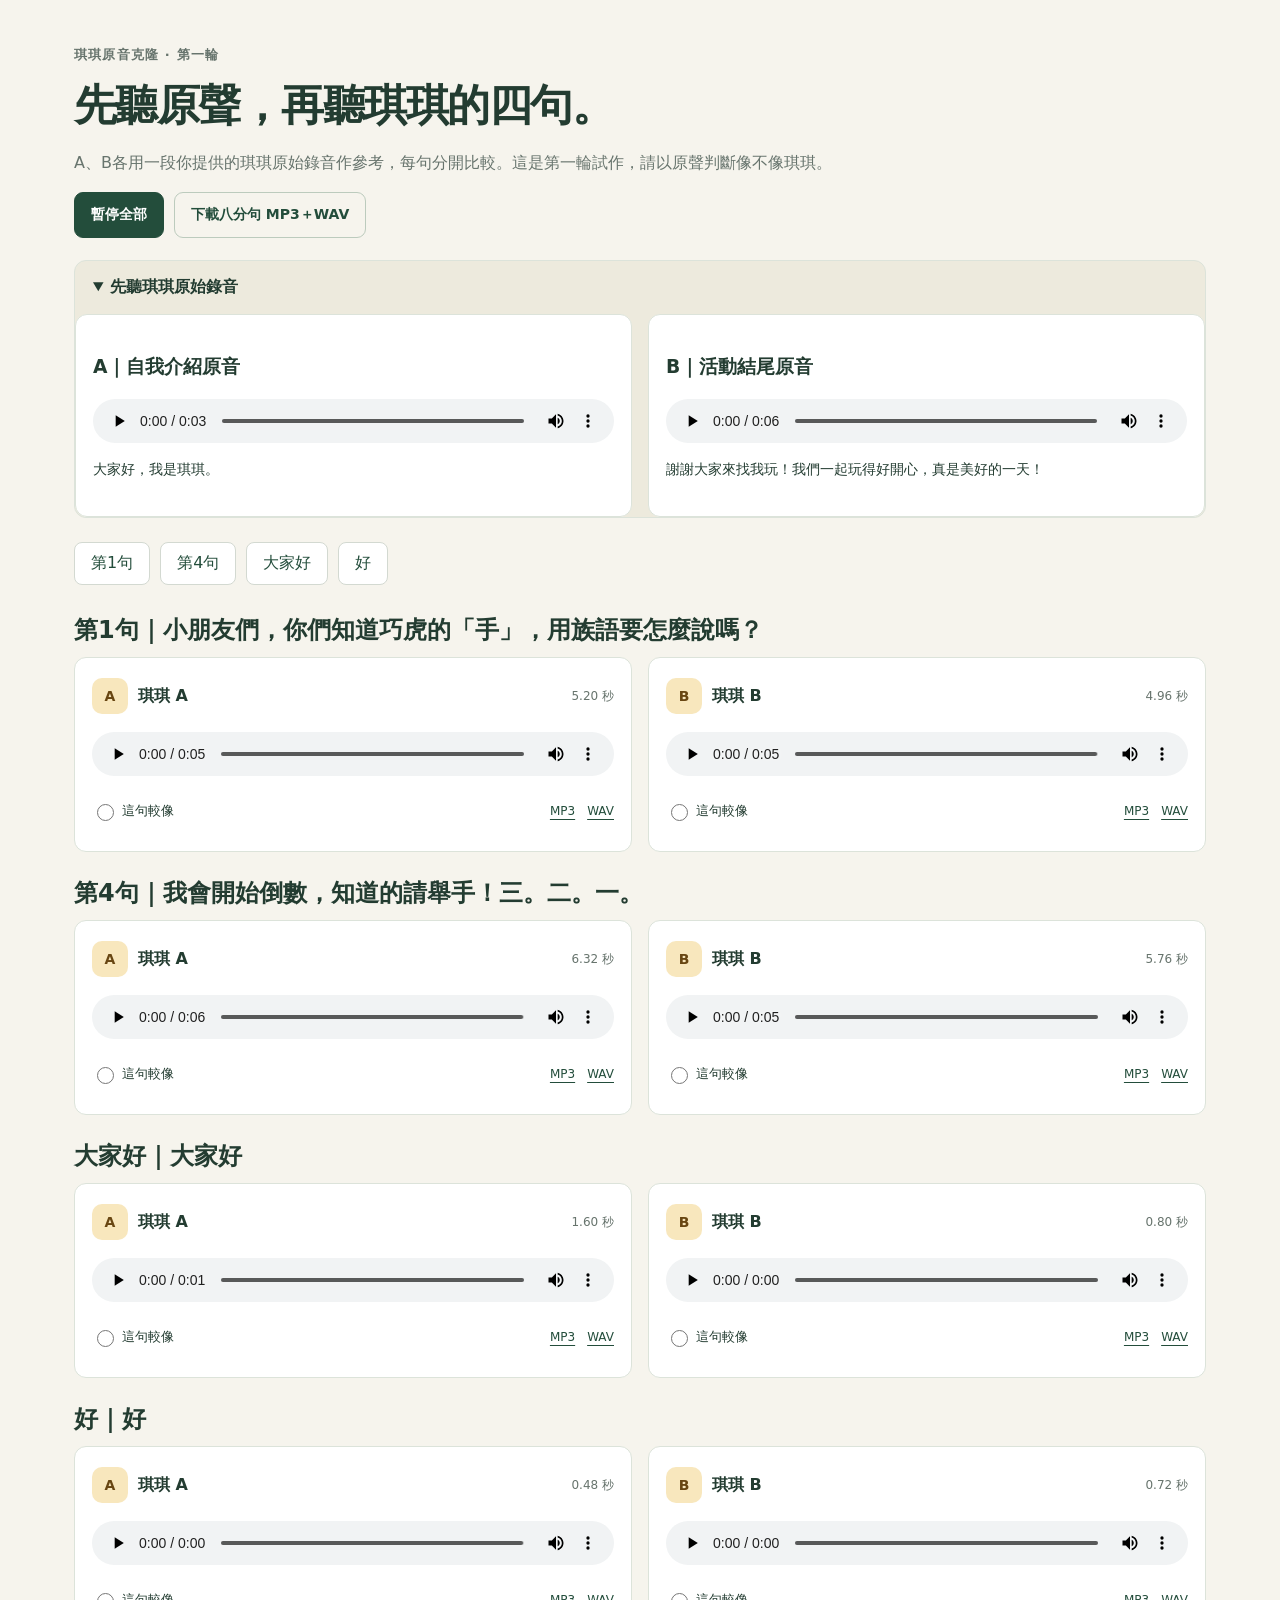
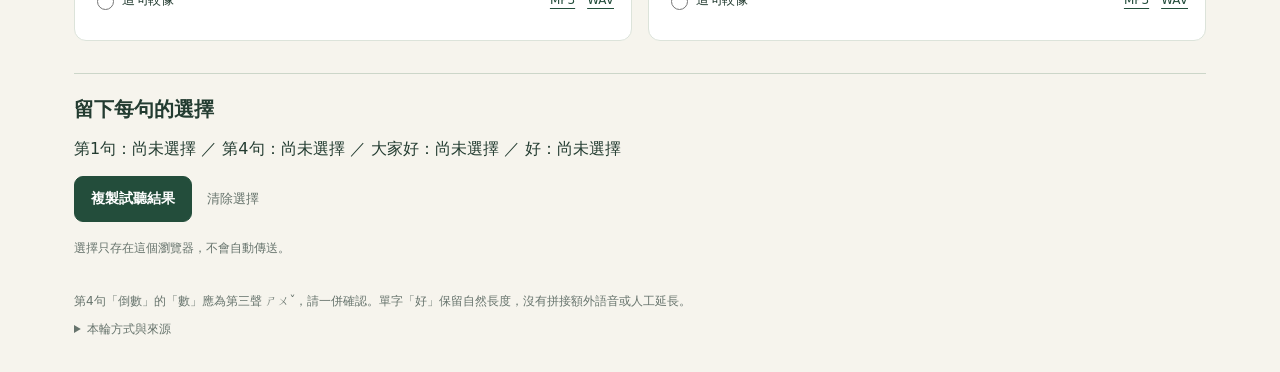
==== docs/qiqi-first/index.html @ a1057568 "Publish approved Qiqi four-line voice comparison" ====
<!doctype html><html lang="zh-Hant"><head><meta charset="utf-8"><meta name="viewport" content="width=device-width,initial-scale=1"><meta name="robots" content="noindex,nofollow"><meta name="theme-color" content="#234d3b"><title>琪琪第一輪｜四句分開試聽</title><link rel="stylesheet" href="styles.css"><style>.jump{display:flex;gap:10px;flex-wrap:wrap;margin:24px 0}.jump a{padding:10px 16px;border:1px solid #d3d9d1;border-radius:8px;color:#234d3b;text-decoration:none;background:#fff}section{scroll-margin-top:18px}.reference-grid{display:grid;grid-template-columns:repeat(auto-fit,minmax(260px,1fr));gap:16px}.candidate-grid{grid-template-columns:repeat(auto-fit,minmax(280px,1fr))}.reference-grid p{font-size:14px;line-height:1.8}#copy-fallback{width:100%}</style></head><body><main><header class="hero"><div class="eyebrow">琪琪原音克隆 · 第一輪</div><h1>先聽原聲，再聽琪琪的四句。</h1><p class="intro">A、B各用一段你提供的琪琪原始錄音作參考，每句分開比較。這是第一輪試作，請以原聲判斷像不像琪琪。</p><div class="toolbar"><button class="button" id="pause-all" type="button">暫停全部</button><a class="button secondary" href="download/qiqi-first-four-lines.zip" download="琪琪_第一輪_八分句.zip">下載八分句 MP3＋WAV</a></div></header><details class="reference" open><summary><b>先聽琪琪原始錄音</b></summary><div class="reference-grid"><article class="candidate"><h3>A｜自我介紹原音</h3><audio controls preload="metadata" src="references/A.wav" aria-label="琪琪參考A原音"></audio><p>大家好，我是琪琪。</p></article><article class="candidate"><h3>B｜活動結尾原音</h3><audio controls preload="metadata" src="references/B.wav" aria-label="琪琪參考B原音"></audio><p>謝謝大家來找我玩！我們一起玩得好開心，真是美好的一天！</p></article></div></details><nav class="jump" aria-label="跳至比較句子"><a href="#line-01">第1句</a><a href="#line-04">第4句</a><a href="#line-hello">大家好</a><a href="#line-ok">好</a></nav><section id="line-01"><h2 class="sentence">第1句｜小朋友們，你們知道巧虎的「手」，用族語要怎麼說嗎？</h2><div class="candidate-grid"><article class="candidate"><div class="card-heading"><h3><span class="number">A</span>琪琪 A</h3><span class="duration">5.20 秒</span></div><audio controls preload="metadata" src="audio/A-01.mp3" aria-label="第1句琪琪A"></audio><div class="card-actions"><label class="pick"><input type="radio" name="best-01" value="A" aria-label="第1句選琪琪A">這句較像</label><div class="downloads"><a href="audio/A-01.mp3" download="琪琪_A_01.mp3">MP3</a><a href="wav/A-01.wav" download="琪琪_A_01.wav">WAV</a></div></div></article><article class="candidate"><div class="card-heading"><h3><span class="number">B</span>琪琪 B</h3><span class="duration">4.96 秒</span></div><audio controls preload="metadata" src="audio/B-01.mp3" aria-label="第1句琪琪B"></audio><div class="card-actions"><label class="pick"><input type="radio" name="best-01" value="B" aria-label="第1句選琪琪B">這句較像</label><div class="downloads"><a href="audio/B-01.mp3" download="琪琪_B_01.mp3">MP3</a><a href="wav/B-01.wav" download="琪琪_B_01.wav">WAV</a></div></div></article></div></section><section id="line-04"><h2 class="sentence">第4句｜我會開始倒數，知道的請舉手！三。二。一。</h2><div class="candidate-grid"><article class="candidate"><div class="card-heading"><h3><span class="number">A</span>琪琪 A</h3><span class="duration">6.32 秒</span></div><audio controls preload="metadata" src="audio/A-04.mp3" aria-label="第4句琪琪A"></audio><div class="card-actions"><label class="pick"><input type="radio" name="best-04" value="A" aria-label="第4句選琪琪A">這句較像</label><div class="downloads"><a href="audio/A-04.mp3" download="琪琪_A_04.mp3">MP3</a><a href="wav/A-04.wav" download="琪琪_A_04.wav">WAV</a></div></div></article><article class="candidate"><div class="card-heading"><h3><span class="number">B</span>琪琪 B</h3><span class="duration">5.76 秒</span></div><audio controls preload="metadata" src="audio/B-04.mp3" aria-label="第4句琪琪B"></audio><div class="card-actions"><label class="pick"><input type="radio" name="best-04" value="B" aria-label="第4句選琪琪B">這句較像</label><div class="downloads"><a href="audio/B-04.mp3" download="琪琪_B_04.mp3">MP3</a><a href="wav/B-04.wav" download="琪琪_B_04.wav">WAV</a></div></div></article></div></section><section id="line-hello"><h2 class="sentence">大家好｜大家好</h2><div class="candidate-grid"><article class="candidate"><div class="card-heading"><h3><span class="number">A</span>琪琪 A</h3><span class="duration">1.60 秒</span></div><audio controls preload="metadata" src="audio/A-hello.mp3" aria-label="大家好琪琪A"></audio><div class="card-actions"><label class="pick"><input type="radio" name="best-hello" value="A" aria-label="大家好選琪琪A">這句較像</label><div class="downloads"><a href="audio/A-hello.mp3" download="琪琪_A_hello.mp3">MP3</a><a href="wav/A-hello.wav" download="琪琪_A_hello.wav">WAV</a></div></div></article><article class="candidate"><div class="card-heading"><h3><span class="number">B</span>琪琪 B</h3><span class="duration">0.80 秒</span></div><audio controls preload="metadata" src="audio/B-hello.mp3" aria-label="大家好琪琪B"></audio><div class="card-actions"><label class="pick"><input type="radio" name="best-hello" value="B" aria-label="大家好選琪琪B">這句較像</label><div class="downloads"><a href="audio/B-hello.mp3" download="琪琪_B_hello.mp3">MP3</a><a href="wav/B-hello.wav" download="琪琪_B_hello.wav">WAV</a></div></div></article></div></section><section id="line-ok"><h2 class="sentence">好｜好</h2><div class="candidate-grid"><article class="candidate"><div class="card-heading"><h3><span class="number">A</span>琪琪 A</h3><span class="duration">0.48 秒</span></div><audio controls preload="metadata" src="audio/A-ok.mp3" aria-label="好琪琪A"></audio><div class="card-actions"><label class="pick"><input type="radio" name="best-ok" value="A" aria-label="好選琪琪A">這句較像</label><div class="downloads"><a href="audio/A-ok.mp3" download="琪琪_A_ok.mp3">MP3</a><a href="wav/A-ok.wav" download="琪琪_A_ok.wav">WAV</a></div></div></article><article class="candidate"><div class="card-heading"><h3><span class="number">B</span>琪琪 B</h3><span class="duration">0.72 秒</span></div><audio controls preload="metadata" src="audio/B-ok.mp3" aria-label="好琪琪B"></audio><div class="card-actions"><label class="pick"><input type="radio" name="best-ok" value="B" aria-label="好選琪琪B">這句較像</label><div class="downloads"><a href="audio/B-ok.mp3" download="琪琪_B_ok.mp3">MP3</a><a href="wav/B-ok.wav" download="琪琪_B_ok.wav">WAV</a></div></div></article></div></section><section class="results"><h2>留下每句的選擇</h2><p id="choices-status" role="status" aria-live="polite"></p><div class="result-buttons"><button id="copy-results" type="button" class="button">複製試聽結果</button><button id="clear-choices" type="button" class="text-button">清除選擇</button></div><p id="result-status" role="status"></p><textarea id="copy-fallback" rows="6" aria-label="可複製的試聽結果" hidden readonly></textarea><small>選擇只存在這個瀏覽器，不會自動傳送。</small></section><footer><p>第4句「倒數」的「數」應為第三聲 ㄕㄨˇ，請一併確認。單字「好」保留自然長度，沒有拼接額外語音或人工延長。</p><details><summary>本輪方式與來源</summary><p>原始Qwen Base搭配完整原音及逐字稿克隆，沒有訓練琪琪新權重、變更音高或共振峰。參考為既有琪琪原始錄音，未宣稱是已確認的動畫擷取；原音與試作可直接比較。尚未通過角色相似度及讀音驗收。</p></details></footer></main><script src="app.js" defer></script></body></html>
---- docs/qiqi-first/styles.css ----
:root{color-scheme:light;--paper:#f6f4ed;--white:#fff;--ink:#233c31;--muted:#67746d;--green:#234d3b;--line:#dce3da;--amber:#f2bb50}*{box-sizing:border-box}html{scroll-behavior:smooth}body{margin:0;background:var(--paper);color:var(--ink);font-family:system-ui,-apple-system,"Microsoft JhengHei",sans-serif}main{max-width:1180px;margin:auto;padding:32px 24px 20px}button,a,input,summary{touch-action:manipulation}button,a,textarea,input,summary{outline-offset:4px}button,a,summary{ -webkit-tap-highlight-color:transparent}.hero{padding:14px 0 22px}.eyebrow{font-size:13px;letter-spacing:.09em;color:var(--muted);font-weight:700}h1{font-size:clamp(27px,4.4vw,43px);letter-spacing:-.035em;line-height:1.3;margin:14px 0}.intro{font-size:16px;color:var(--muted);line-height:1.85;margin:0 0 15px}.toolbar,.result-buttons{display:flex;gap:10px;flex-wrap:wrap;align-items:center}.button{font:inherit;font-size:14px;font-weight:650;border:1px solid var(--green);border-radius:9px;background:var(--green);color:white;text-decoration:none;padding:12px 16px;min-height:46px;display:inline-flex;align-items:center;justify-content:center;gap:8px;cursor:pointer}.button.secondary{background:transparent;color:var(--green);border-color:#bccbbd}.button small{font-size:11px;opacity:.75}.button:hover{filter:brightness(.95)}.reference{border:1px solid var(--line);border-radius:12px;background:#edeadd;margin-bottom:24px;overflow:hidden}.reference>summary{padding:16px 18px;cursor:pointer}.reference>summary span{display:inline-flex;align-items:baseline;gap:14px;flex-wrap:wrap}.reference small{color:var(--muted);font-size:12px}.reference-content{display:grid;grid-template-columns:minmax(0,1fr) minmax(200px,.7fr);gap:22px;padding:0 18px 18px;align-items:center}.reference-content video{width:100%;max-height:290px;border-radius:8px;background:#17251e;aspect-ratio:16/9}.reference-content p{line-height:1.9;font-size:15px;margin:0}.tabs{display:flex;gap:8px;position:sticky;top:0;padding:12px 0;background:var(--paper);z-index:4}.tabs button{font:inherit;font-weight:750;flex:1;min-height:58px;border:1px solid var(--line);border-radius:10px;color:var(--muted);background:var(--white);cursor:pointer}.tabs span{display:block;font-weight:450;font-size:12px;margin-top:3px}.tabs [aria-selected=true]{background:var(--green);color:white;border-color:var(--green);box-shadow:0 3px 0 var(--amber)}.choices-status{font-size:13px;color:var(--muted);padding:7px 0 3px;min-height:25px}.sentence{font-size:clamp(19px,2.3vw,24px);font-weight:650;line-height:1.75;margin:20px 0 6px}.tip{color:var(--muted);font-size:13px;line-height:1.8;margin:0 0 18px}.candidate-grid{display:grid;grid-template-columns:repeat(auto-fit,minmax(285px,1fr));gap:16px}.candidate{padding:20px 17px;background:var(--white);border:1px solid var(--line);border-radius:12px;min-width:0}.candidate.chosen{border:2px solid var(--green);padding:19px 16px;box-shadow:0 0 0 3px #234d3b08}.card-heading{display:flex;justify-content:space-between;align-items:center;gap:8px;margin-bottom:18px}.card-heading h3{font-size:16px;margin:0;display:flex;align-items:center;gap:10px}.number{display:inline-flex;align-items:center;justify-content:center;width:36px;height:36px;border-radius:10px;background:#f8e7bd;color:#684612;font-size:14px}.duration{font-size:12px;color:var(--muted);white-space:nowrap}audio{width:100%;height:44px;display:block}.card-actions{display:flex;align-items:center;justify-content:space-between;gap:10px;margin-top:15px;min-height:40px}.pick{font-size:13px;display:flex;align-items:center;gap:5px;cursor:pointer;padding:8px 0}.pick input{accent-color:var(--green);width:17px;height:17px}.downloads{display:flex;gap:12px;font-size:12px}.downloads a{color:var(--green);padding:9px 0;text-underline-offset:4px}.source{border-top:1px solid #e9ede7;margin-top:10px;padding-top:10px;font-size:12px;color:var(--muted)}.source summary{cursor:pointer;padding:4px 0}.source p{color:var(--ink);line-height:1.7}.source small{display:block;line-height:1.8;margin:7px 0}.results{border-top:1px solid #ccd6c9;margin-top:32px;padding-top:22px}.results h2{font-size:20px;margin:0 0 16px}.results label{display:block;font-size:14px;line-height:1.8}.results label span{color:var(--muted);font-size:12px}textarea{font:inherit;display:block;width:100%;border:1px solid #c8d2c5;border-radius:9px;background:white;padding:12px;line-height:1.7;font-size:14px;resize:vertical;margin:8px 0 14px;min-height:96px}.text-button{font:inherit;font-size:13px;border:0;background:transparent;color:var(--muted);padding:12px 5px;cursor:pointer}.result-status{font-size:13px;min-height:21px;color:var(--green)}.results>small{display:block;line-height:1.8;color:var(--muted);font-size:12px}footer{padding:25px 0 12px;color:var(--muted);font-size:12px;line-height:1.9}footer p{margin:5px 0}[hidden]{display:none!important}@media(max-width:620px){main{padding:20px 16px 12px}.hero{padding-top:8px;padding-bottom:18px}.reference-content{grid-template-columns:1fr;gap:12px;padding:0 13px 14px}.reference-content p{font-size:13px}.reference>summary{padding:14px}.reference>summary span{gap:7px}.candidate-grid{grid-template-columns:1fr}.candidate{padding:19px 16px}.candidate.chosen{padding:18px 15px}.toolbar .button{padding:11px 12px;font-size:13px}.button small{display:none}.tabs{gap:8px}.sentence{font-size:20px}.result-buttons{gap:8px}.result-buttons .button{font-size:13px;padding:11px 13px}}@media(prefers-reduced-motion:reduce){html{scroll-behavior:auto}}
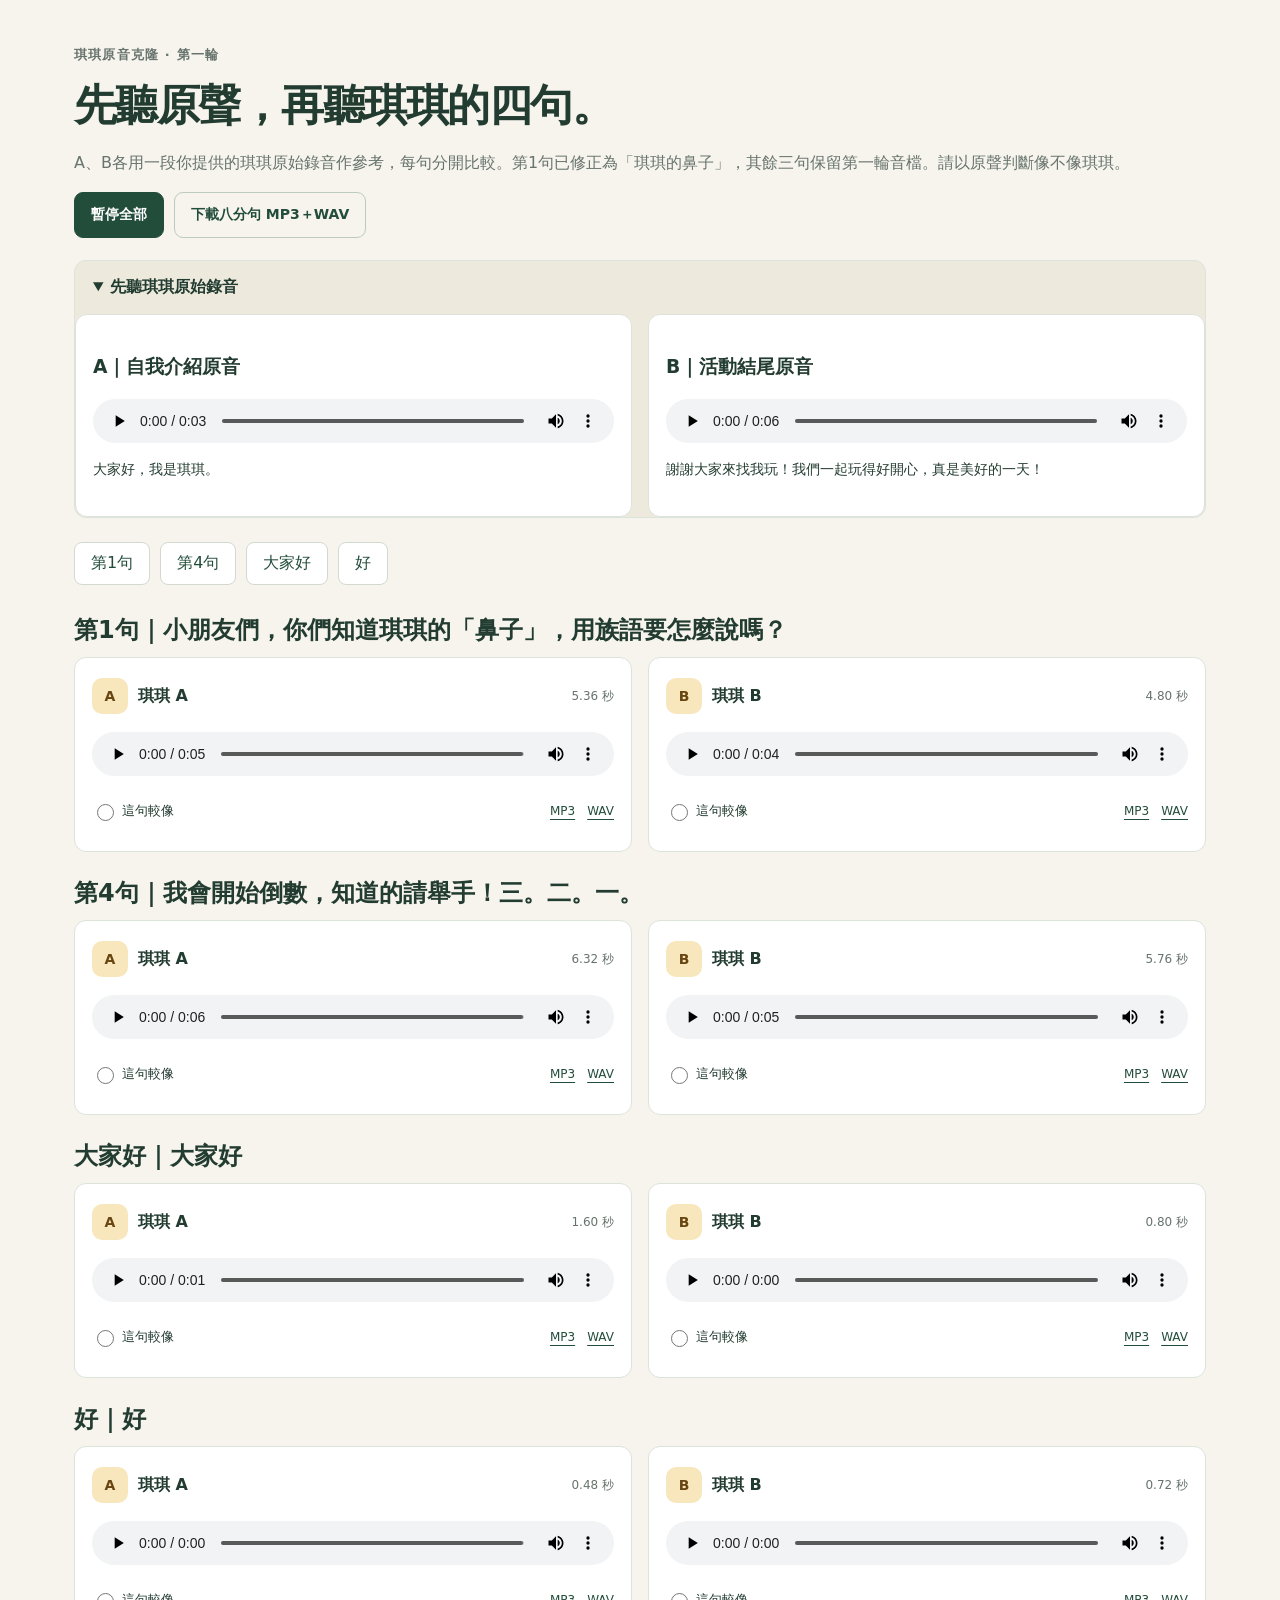
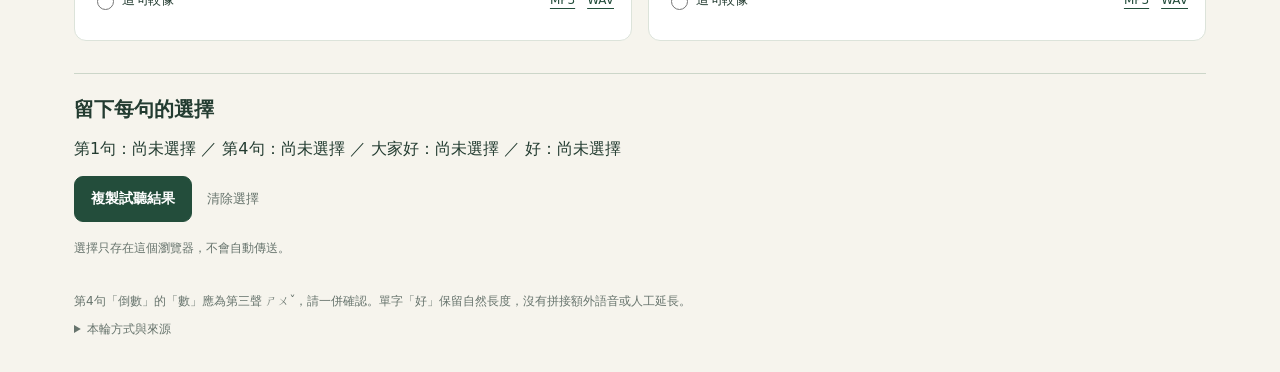
==== commit 3df7b463: "Correct Qiqi first line to the nose question" ====
--- a/docs/qiqi-first/index.html
+++ b/docs/qiqi-first/index.html
@@ -1 +1 @@
-<!doctype html><html lang="zh-Hant"><head><meta charset="utf-8"><meta name="viewport" content="width=device-width,initial-scale=1"><meta name="robots" content="noindex,nofollow"><meta name="theme-color" content="#234d3b"><title>琪琪第一輪｜四句分開試聽</title><link rel="stylesheet" href="styles.css"><style>.jump{display:flex;gap:10px;flex-wrap:wrap;margin:24px 0}.jump a{padding:10px 16px;border:1px solid #d3d9d1;border-radius:8px;color:#234d3b;text-decoration:none;background:#fff}section{scroll-margin-top:18px}.reference-grid{display:grid;grid-template-columns:repeat(auto-fit,minmax(260px,1fr));gap:16px}.candidate-grid{grid-template-columns:repeat(auto-fit,minmax(280px,1fr))}.reference-grid p{font-size:14px;line-height:1.8}#copy-fallback{width:100%}</style></head><body><main><header class="hero"><div class="eyebrow">琪琪原音克隆 · 第一輪</div><h1>先聽原聲，再聽琪琪的四句。</h1><p class="intro">A、B各用一段你提供的琪琪原始錄音作參考，每句分開比較。這是第一輪試作，請以原聲判斷像不像琪琪。</p><div class="toolbar"><button class="button" id="pause-all" type="button">暫停全部</button><a class="button secondary" href="download/qiqi-first-four-lines.zip" download="琪琪_第一輪_八分句.zip">下載八分句 MP3＋WAV</a></div></header><details class="reference" open><summary><b>先聽琪琪原始錄音</b></summary><div class="reference-grid"><article class="candidate"><h3>A｜自我介紹原音</h3><audio controls preload="metadata" src="references/A.wav" aria-label="琪琪參考A原音"></audio><p>大家好，我是琪琪。</p></article><article class="candidate"><h3>B｜活動結尾原音</h3><audio controls preload="metadata" src="references/B.wav" aria-label="琪琪參考B原音"></audio><p>謝謝大家來找我玩！我們一起玩得好開心，真是美好的一天！</p></article></div></details><nav class="jump" aria-label="跳至比較句子"><a href="#line-01">第1句</a><a href="#line-04">第4句</a><a href="#line-hello">大家好</a><a href="#line-ok">好</a></nav><section id="line-01"><h2 class="sentence">第1句｜小朋友們，你們知道巧虎的「手」，用族語要怎麼說嗎？</h2><div class="candidate-grid"><article class="candidate"><div class="card-heading"><h3><span class="number">A</span>琪琪 A</h3><span class="duration">5.20 秒</span></div><audio controls preload="metadata" src="audio/A-01.mp3" aria-label="第1句琪琪A"></audio><div class="card-actions"><label class="pick"><input type="radio" name="best-01" value="A" aria-label="第1句選琪琪A">這句較像</label><div class="downloads"><a href="audio/A-01.mp3" download="琪琪_A_01.mp3">MP3</a><a href="wav/A-01.wav" download="琪琪_A_01.wav">WAV</a></div></div></article><article class="candidate"><div class="card-heading"><h3><span class="number">B</span>琪琪 B</h3><span class="duration">4.96 秒</span></div><audio controls preload="metadata" src="audio/B-01.mp3" aria-label="第1句琪琪B"></audio><div class="card-actions"><label class="pick"><input type="radio" name="best-01" value="B" aria-label="第1句選琪琪B">這句較像</label><div class="downloads"><a href="audio/B-01.mp3" download="琪琪_B_01.mp3">MP3</a><a href="wav/B-01.wav" download="琪琪_B_01.wav">WAV</a></div></div></article></div></section><section id="line-04"><h2 class="sentence">第4句｜我會開始倒數，知道的請舉手！三。二。一。</h2><div class="candidate-grid"><article class="candidate"><div class="card-heading"><h3><span class="number">A</span>琪琪 A</h3><span class="duration">6.32 秒</span></div><audio controls preload="metadata" src="audio/A-04.mp3" aria-label="第4句琪琪A"></audio><div class="card-actions"><label class="pick"><input type="radio" name="best-04" value="A" aria-label="第4句選琪琪A">這句較像</label><div class="downloads"><a href="audio/A-04.mp3" download="琪琪_A_04.mp3">MP3</a><a href="wav/A-04.wav" download="琪琪_A_04.wav">WAV</a></div></div></article><article class="candidate"><div class="card-heading"><h3><span class="number">B</span>琪琪 B</h3><span class="duration">5.76 秒</span></div><audio controls preload="metadata" src="audio/B-04.mp3" aria-label="第4句琪琪B"></audio><div class="card-actions"><label class="pick"><input type="radio" name="best-04" value="B" aria-label="第4句選琪琪B">這句較像</label><div class="downloads"><a href="audio/B-04.mp3" download="琪琪_B_04.mp3">MP3</a><a href="wav/B-04.wav" download="琪琪_B_04.wav">WAV</a></div></div></article></div></section><section id="line-hello"><h2 class="sentence">大家好｜大家好</h2><div class="candidate-grid"><article class="candidate"><div class="card-heading"><h3><span class="number">A</span>琪琪 A</h3><span class="duration">1.60 秒</span></div><audio controls preload="metadata" src="audio/A-hello.mp3" aria-label="大家好琪琪A"></audio><div class="card-actions"><label class="pick"><input type="radio" name="best-hello" value="A" aria-label="大家好選琪琪A">這句較像</label><div class="downloads"><a href="audio/A-hello.mp3" download="琪琪_A_hello.mp3">MP3</a><a href="wav/A-hello.wav" download="琪琪_A_hello.wav">WAV</a></div></div></article><article class="candidate"><div class="card-heading"><h3><span class="number">B</span>琪琪 B</h3><span class="duration">0.80 秒</span></div><audio controls preload="metadata" src="audio/B-hello.mp3" aria-label="大家好琪琪B"></audio><div class="card-actions"><label class="pick"><input type="radio" name="best-hello" value="B" aria-label="大家好選琪琪B">這句較像</label><div class="downloads"><a href="audio/B-hello.mp3" download="琪琪_B_hello.mp3">MP3</a><a href="wav/B-hello.wav" download="琪琪_B_hello.wav">WAV</a></div></div></article></div></section><section id="line-ok"><h2 class="sentence">好｜好</h2><div class="candidate-grid"><article class="candidate"><div class="card-heading"><h3><span class="number">A</span>琪琪 A</h3><span class="duration">0.48 秒</span></div><audio controls preload="metadata" src="audio/A-ok.mp3" aria-label="好琪琪A"></audio><div class="card-actions"><label class="pick"><input type="radio" name="best-ok" value="A" aria-label="好選琪琪A">這句較像</label><div class="downloads"><a href="audio/A-ok.mp3" download="琪琪_A_ok.mp3">MP3</a><a href="wav/A-ok.wav" download="琪琪_A_ok.wav">WAV</a></div></div></article><article class="candidate"><div class="card-heading"><h3><span class="number">B</span>琪琪 B</h3><span class="duration">0.72 秒</span></div><audio controls preload="metadata" src="audio/B-ok.mp3" aria-label="好琪琪B"></audio><div class="card-actions"><label class="pick"><input type="radio" name="best-ok" value="B" aria-label="好選琪琪B">這句較像</label><div class="downloads"><a href="audio/B-ok.mp3" download="琪琪_B_ok.mp3">MP3</a><a href="wav/B-ok.wav" download="琪琪_B_ok.wav">WAV</a></div></div></article></div></section><section class="results"><h2>留下每句的選擇</h2><p id="choices-status" role="status" aria-live="polite"></p><div class="result-buttons"><button id="copy-results" type="button" class="button">複製試聽結果</button><button id="clear-choices" type="button" class="text-button">清除選擇</button></div><p id="result-status" role="status"></p><textarea id="copy-fallback" rows="6" aria-label="可複製的試聽結果" hidden readonly></textarea><small>選擇只存在這個瀏覽器，不會自動傳送。</small></section><footer><p>第4句「倒數」的「數」應為第三聲 ㄕㄨˇ，請一併確認。單字「好」保留自然長度，沒有拼接額外語音或人工延長。</p><details><summary>本輪方式與來源</summary><p>原始Qwen Base搭配完整原音及逐字稿克隆，沒有訓練琪琪新權重、變更音高或共振峰。參考為既有琪琪原始錄音，未宣稱是已確認的動畫擷取；原音與試作可直接比較。尚未通過角色相似度及讀音驗收。</p></details></footer></main><script src="app.js" defer></script></body></html>+<!doctype html><html lang="zh-Hant"><head><meta charset="utf-8"><meta name="viewport" content="width=device-width,initial-scale=1"><meta name="robots" content="noindex,nofollow"><meta name="theme-color" content="#234d3b"><title>琪琪第一輪｜四句分開試聽</title><link rel="stylesheet" href="styles.css"><style>.jump{display:flex;gap:10px;flex-wrap:wrap;margin:24px 0}.jump a{padding:10px 16px;border:1px solid #d3d9d1;border-radius:8px;color:#234d3b;text-decoration:none;background:#fff}section{scroll-margin-top:18px}.reference-grid{display:grid;grid-template-columns:repeat(auto-fit,minmax(260px,1fr));gap:16px}.candidate-grid{grid-template-columns:repeat(auto-fit,minmax(280px,1fr))}.reference-grid p{font-size:14px;line-height:1.8}#copy-fallback{width:100%}</style></head><body><main><header class="hero"><div class="eyebrow">琪琪原音克隆 · 第一輪</div><h1>先聽原聲，再聽琪琪的四句。</h1><p class="intro">A、B各用一段你提供的琪琪原始錄音作參考，每句分開比較。第1句已修正為「琪琪的鼻子」，其餘三句保留第一輪音檔。請以原聲判斷像不像琪琪。</p><div class="toolbar"><button class="button" id="pause-all" type="button">暫停全部</button><a class="button secondary" href="download/qiqi-first-four-lines-nose.zip" download="琪琪_第一輪_八分句.zip">下載八分句 MP3＋WAV</a></div></header><details class="reference" open><summary><b>先聽琪琪原始錄音</b></summary><div class="reference-grid"><article class="candidate"><h3>A｜自我介紹原音</h3><audio controls preload="metadata" src="references/A.wav" aria-label="琪琪參考A原音"></audio><p>大家好，我是琪琪。</p></article><article class="candidate"><h3>B｜活動結尾原音</h3><audio controls preload="metadata" src="references/B.wav" aria-label="琪琪參考B原音"></audio><p>謝謝大家來找我玩！我們一起玩得好開心，真是美好的一天！</p></article></div></details><nav class="jump" aria-label="跳至比較句子"><a href="#line-01">第1句</a><a href="#line-04">第4句</a><a href="#line-hello">大家好</a><a href="#line-ok">好</a></nav><section id="line-01"><h2 class="sentence">第1句｜小朋友們，你們知道琪琪的「鼻子」，用族語要怎麼說嗎？</h2><div class="candidate-grid"><article class="candidate"><div class="card-heading"><h3><span class="number">A</span>琪琪 A</h3><span class="duration">5.36 秒</span></div><audio controls preload="metadata" src="audio/A-01-nose.mp3" aria-label="第1句琪琪A"></audio><div class="card-actions"><label class="pick"><input type="radio" name="best-01" value="A" aria-label="第1句選琪琪A">這句較像</label><div class="downloads"><a href="audio/A-01-nose.mp3" download="琪琪_A_01.mp3">MP3</a><a href="wav/A-01-nose.wav" download="琪琪_A_01.wav">WAV</a></div></div></article><article class="candidate"><div class="card-heading"><h3><span class="number">B</span>琪琪 B</h3><span class="duration">4.80 秒</span></div><audio controls preload="metadata" src="audio/B-01-nose.mp3" aria-label="第1句琪琪B"></audio><div class="card-actions"><label class="pick"><input type="radio" name="best-01" value="B" aria-label="第1句選琪琪B">這句較像</label><div class="downloads"><a href="audio/B-01-nose.mp3" download="琪琪_B_01.mp3">MP3</a><a href="wav/B-01-nose.wav" download="琪琪_B_01.wav">WAV</a></div></div></article></div></section><section id="line-04"><h2 class="sentence">第4句｜我會開始倒數，知道的請舉手！三。二。一。</h2><div class="candidate-grid"><article class="candidate"><div class="card-heading"><h3><span class="number">A</span>琪琪 A</h3><span class="duration">6.32 秒</span></div><audio controls preload="metadata" src="audio/A-04.mp3" aria-label="第4句琪琪A"></audio><div class="card-actions"><label class="pick"><input type="radio" name="best-04" value="A" aria-label="第4句選琪琪A">這句較像</label><div class="downloads"><a href="audio/A-04.mp3" download="琪琪_A_04.mp3">MP3</a><a href="wav/A-04.wav" download="琪琪_A_04.wav">WAV</a></div></div></article><article class="candidate"><div class="card-heading"><h3><span class="number">B</span>琪琪 B</h3><span class="duration">5.76 秒</span></div><audio controls preload="metadata" src="audio/B-04.mp3" aria-label="第4句琪琪B"></audio><div class="card-actions"><label class="pick"><input type="radio" name="best-04" value="B" aria-label="第4句選琪琪B">這句較像</label><div class="downloads"><a href="audio/B-04.mp3" download="琪琪_B_04.mp3">MP3</a><a href="wav/B-04.wav" download="琪琪_B_04.wav">WAV</a></div></div></article></div></section><section id="line-hello"><h2 class="sentence">大家好｜大家好</h2><div class="candidate-grid"><article class="candidate"><div class="card-heading"><h3><span class="number">A</span>琪琪 A</h3><span class="duration">1.60 秒</span></div><audio controls preload="metadata" src="audio/A-hello.mp3" aria-label="大家好琪琪A"></audio><div class="card-actions"><label class="pick"><input type="radio" name="best-hello" value="A" aria-label="大家好選琪琪A">這句較像</label><div class="downloads"><a href="audio/A-hello.mp3" download="琪琪_A_hello.mp3">MP3</a><a href="wav/A-hello.wav" download="琪琪_A_hello.wav">WAV</a></div></div></article><article class="candidate"><div class="card-heading"><h3><span class="number">B</span>琪琪 B</h3><span class="duration">0.80 秒</span></div><audio controls preload="metadata" src="audio/B-hello.mp3" aria-label="大家好琪琪B"></audio><div class="card-actions"><label class="pick"><input type="radio" name="best-hello" value="B" aria-label="大家好選琪琪B">這句較像</label><div class="downloads"><a href="audio/B-hello.mp3" download="琪琪_B_hello.mp3">MP3</a><a href="wav/B-hello.wav" download="琪琪_B_hello.wav">WAV</a></div></div></article></div></section><section id="line-ok"><h2 class="sentence">好｜好</h2><div class="candidate-grid"><article class="candidate"><div class="card-heading"><h3><span class="number">A</span>琪琪 A</h3><span class="duration">0.48 秒</span></div><audio controls preload="metadata" src="audio/A-ok.mp3" aria-label="好琪琪A"></audio><div class="card-actions"><label class="pick"><input type="radio" name="best-ok" value="A" aria-label="好選琪琪A">這句較像</label><div class="downloads"><a href="audio/A-ok.mp3" download="琪琪_A_ok.mp3">MP3</a><a href="wav/A-ok.wav" download="琪琪_A_ok.wav">WAV</a></div></div></article><article class="candidate"><div class="card-heading"><h3><span class="number">B</span>琪琪 B</h3><span class="duration">0.72 秒</span></div><audio controls preload="metadata" src="audio/B-ok.mp3" aria-label="好琪琪B"></audio><div class="card-actions"><label class="pick"><input type="radio" name="best-ok" value="B" aria-label="好選琪琪B">這句較像</label><div class="downloads"><a href="audio/B-ok.mp3" download="琪琪_B_ok.mp3">MP3</a><a href="wav/B-ok.wav" download="琪琪_B_ok.wav">WAV</a></div></div></article></div></section><section class="results"><h2>留下每句的選擇</h2><p id="choices-status" role="status" aria-live="polite"></p><div class="result-buttons"><button id="copy-results" type="button" class="button">複製試聽結果</button><button id="clear-choices" type="button" class="text-button">清除選擇</button></div><p id="result-status" role="status"></p><textarea id="copy-fallback" rows="6" aria-label="可複製的試聽結果" hidden readonly></textarea><small>選擇只存在這個瀏覽器，不會自動傳送。</small></section><footer><p>第4句「倒數」的「數」應為第三聲 ㄕㄨˇ，請一併確認。單字「好」保留自然長度，沒有拼接額外語音或人工延長。</p><details><summary>本輪方式與來源</summary><p>原始Qwen Base搭配完整原音及逐字稿克隆，沒有訓練琪琪新權重、變更音高或共振峰。參考為既有琪琪原始錄音，未宣稱是已確認的動畫擷取；原音與試作可直接比較。尚未通過角色相似度及讀音驗收。</p></details></footer></main><script src="app.js" defer></script></body></html>
